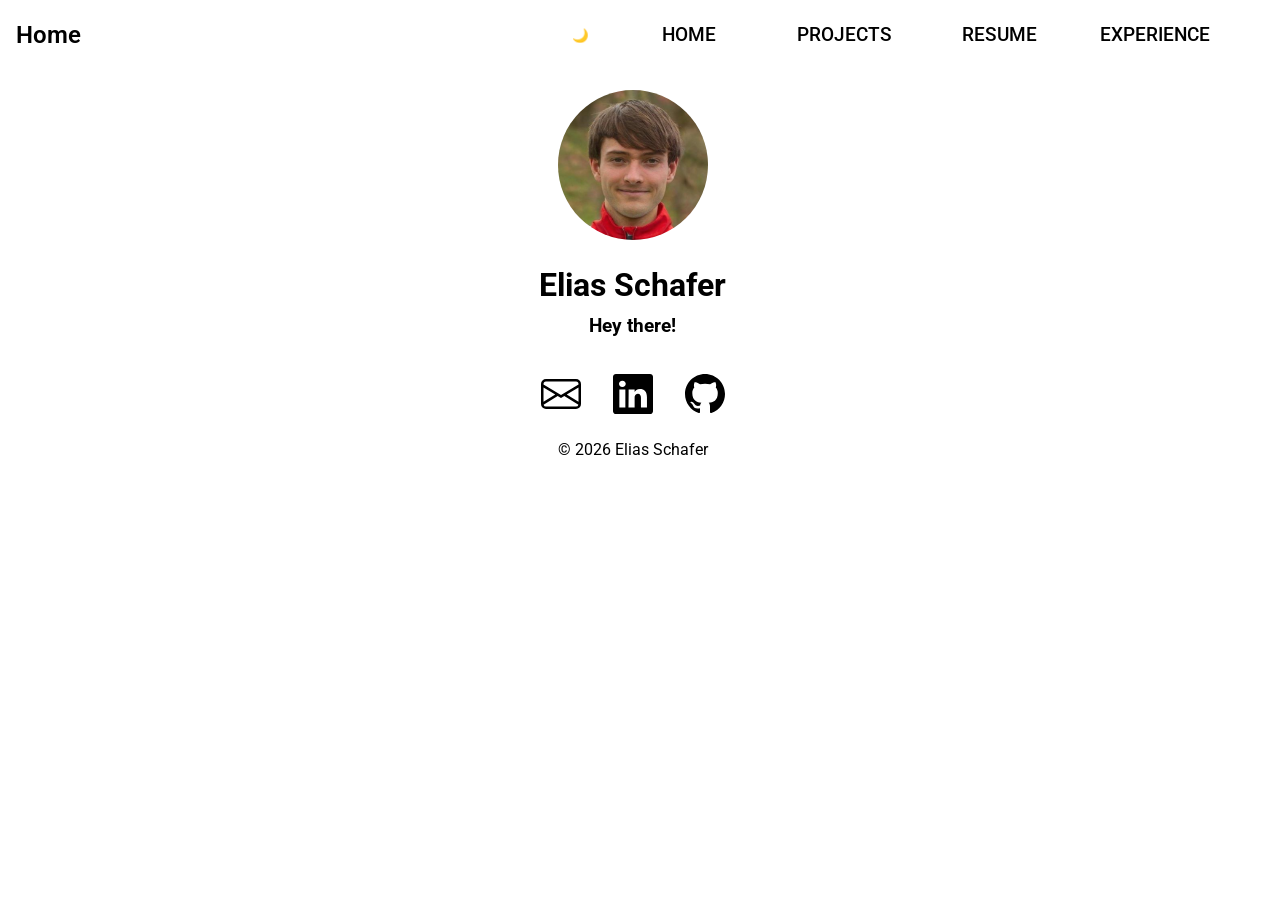
==== index.html @ 0b56fa54 "Initial commit: portfolio website – core content ready, projects page and design under construction" ====
<!doctype html>
<html lang="en">
<head>
    <meta charset="utf-8">
    <meta name="viewport" content="width=device-width, initial-scale=1">
    <title>Home</title>
    <!-- Load stylesheets -->
    <link rel="stylesheet" href="/styles/main.css">
    <!-- Load fonts -->
    <link rel="preconnect" href="https://fonts.googleapis.com">
    <link rel="preconnect" href="https://fonts.gstatic.com" crossorigin>
    <link href="https://fonts.googleapis.com/css2?family=Roboto:wght@300;400;500;700&display=swap" rel="stylesheet">
</head>

<body>
  <!-- Load header and sidebar -->
  <div class="header-container" data-include="header"></div>
  <div data-include="sidebar"></div>

  <main>
    <img class="profile-image" src="/assets/images/profile_picture.jpg">
    <h1 class="presentation">Elias Schafer</h1>
    <h3 class="presentation">Hey there!</h3>
  </main>

  <footer>    
    <div class="social-links">
        <!-- Mail -->
        <a href="mailto:elias.schafer@bluewin.ch" target="_blank" aria-label="Open E-Mail">
            <svg class="icon" aria-hidden="true" viewBox="0 0 16 16" xmlns="http://www.w3.org/2000/svg">
                <path d="M0 4a2 2 0 0 1 2-2h12a2 2 0 0 1 2 2v8a2 2 0 0 1-2 2H2a2 2 0 0 1-2-2zm2-1a1 1 0 0 0-1 1v.217l7 4.2 7-4.2V4a1 1 0 0 0-1-1zm13 2.383-4.708 2.825L15 11.105zm-.034 6.876-5.64-3.471L8 9.583l-1.326-.795-5.64 3.47A1 1 0 0 0 2 13h12a1 1 0 0 0 .966-.741M1 11.105l4.708-2.897L1 5.383z"/>
            </svg>
        </a>
        <!-- LinkedIn -->
        <a href="https://www.linkedin.com/in/elias-schafer-916762316" target="_blank" aria-label="Open LinkedIn Profile">
            <svg class="icon" aria-hidden="true" viewBox="0 0 16 16" xmlns="http://www.w3.org/2000/svg">
                <path d="M0 1.146C0 .513.526 0 1.175 0h13.65C15.474 0 16 .513 16 1.146v13.708c0 .633-.526 1.146-1.175 1.146H1.175C.526 16 0 15.487 0 14.854zm4.943 12.248V6.169H2.542v7.225zm-1.2-8.212c.837 0 1.358-.554 1.358-1.248-.015-.709-.52-1.248-1.342-1.248S2.4 3.226 2.4 3.934c0 .694.521 1.248 1.327 1.248zm4.908 8.212V9.359c0-.216.016-.432.08-.586.173-.431.568-.878 1.232-.878.869 0 1.216.662 1.216 1.634v3.865h2.401V9.25c0-2.22-1.184-3.252-2.764-3.252-1.274 0-1.845.7-2.165 1.193v.025h-.016l.016-.025V6.169h-2.4c.03.678 0 7.225 0 7.225z"/>
            </svg>
        </a>
        <!-- GitHub -->
        <a href="https://github.com/EliasSchafer1" target="_blank" aria-label="Open GitHub Profile">
            <svg class="icon" aria-hidden="true" viewBox="0 0 16 16" xmlns="http://www.w3.org/2000/svg">
                <path d="M8 0C3.58 0 0 3.58 0 8c0 3.54 2.29 6.53 5.47 7.59.4.07.55-.17.55-.38 0-.19-.01-.82-.01-1.49-2.01.37-2.53-.49-2.69-.94-.09-.23-.48-.94-.82-1.13-.28-.15-.68-.52-.01-.53.63-.01 1.08.58 1.23.82.72 1.21 1.87.87 2.33.66.07-.52.28-.87.51-1.07-1.78-.2-3.64-.89-3.64-3.95 0-.87.31-1.59.82-2.15-.08-.2-.36-1.02.08-2.12 0 0 .67-.21 2.2.82.64-.18 1.32-.27 2-.27s1.36.09 2 .27c1.53-1.04 2.2-.82 2.2-.82.44 1.1.16 1.92.08 2.12.51.56.82 1.27.82 2.15 0 3.07-1.87 3.75-3.65 3.95.29.25.54.73.54 1.48 0 1.07-.01 1.93-.01 2.2 0 .21.15.46.55.38A8.01 8.01 0 0 0 16 8c0-4.42-3.58-8-8-8"/>
            </svg>
        </a>
    </div>
    <p>&copy; 2026 Elias Schafer</p>
  </footer>

  <!-- Load scripts -->
  <script src="/scripts/theme.js" defer></script>
  <script src="/scripts/includes.js" defer></script>
  <script src="/scripts/navigation.js" defer></script>
</body>
</html>
---- styles/main.css ----
@import "root.css";
@import "theme.css";
@import "base.css";

@import "components/button.css";
@import "components/icon.css";
@import "components/image.css";

@import "layout/footer.css";
@import "layout/header.css";
@import "layout/sidebar.css";

@import "pages/experience.css";
@import "pages/home.css";
@import "pages/projects.css";
@import "pages/resume.css";
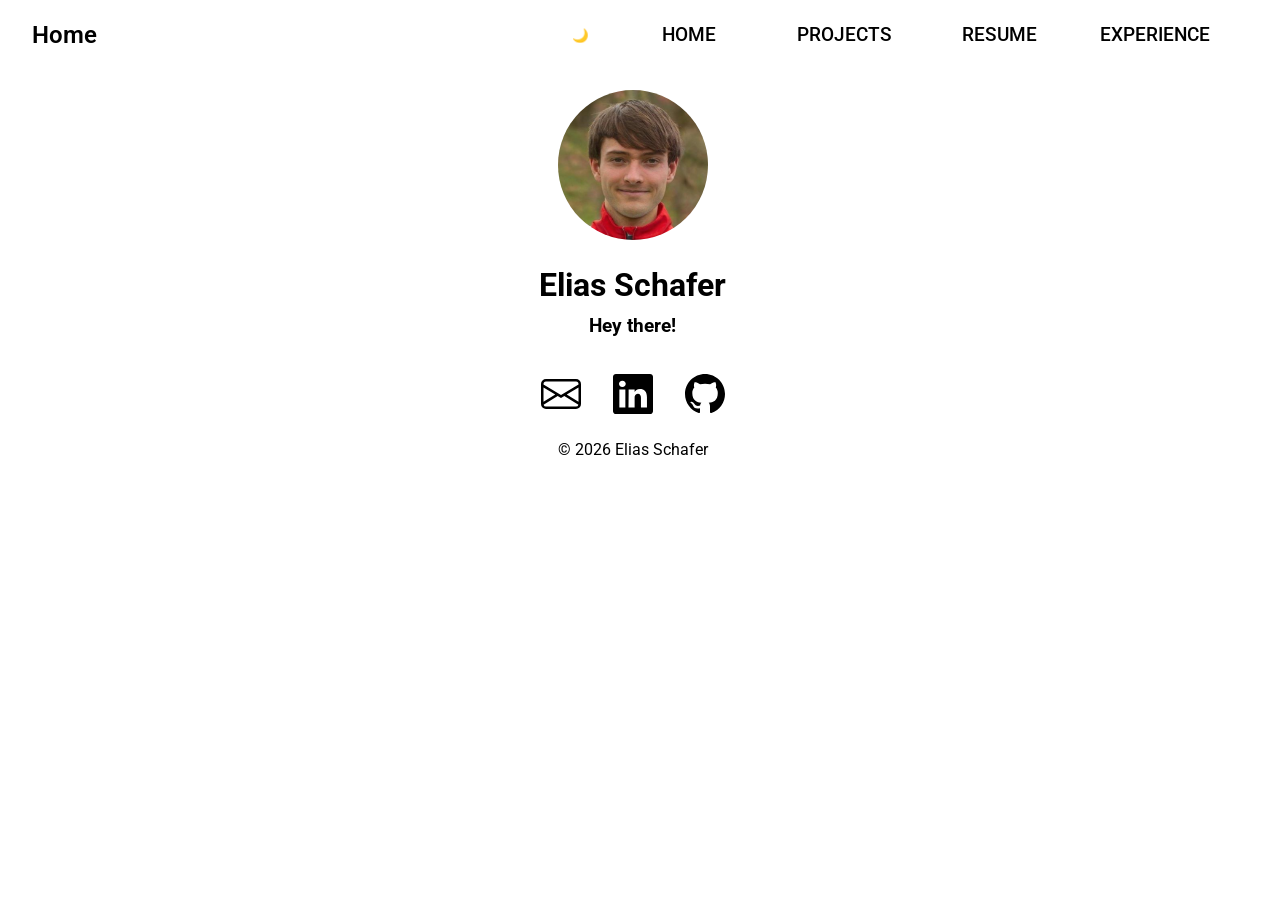
==== commit a268e40a: "Refactor CSS structure by removing main.css and loading files individually" ====
--- a/index.html
+++ b/index.html
@@ -4,8 +4,23 @@
     <meta charset="utf-8">
     <meta name="viewport" content="width=device-width, initial-scale=1">
     <title>Home</title>
-    <!-- Load stylesheets -->
-    <link rel="stylesheet" href="/styles/main.css">
+    <!-- Loading initial theme -->
+    <script>
+        const savedTheme = localStorage.getItem("theme");
+        const systemIsDark = window.matchMedia("(prefers-color-scheme: dark)").matches;
+        // Use saved theme if available, otherwise use system preference (default to light)
+        const effectiveTheme = savedTheme || (systemIsDark ? "dark" : "light");
+        document.documentElement.dataset.theme = effectiveTheme;
+    </script>
+    <!-- Global styles -->
+    <link rel="stylesheet" href="/styles/root.css">
+    <link rel="stylesheet" href="/styles/theme.css">
+    <link rel="stylesheet" href="/styles/base.css">
+    <link rel="stylesheet" href="/styles/layout/footer.css">
+    <link rel="stylesheet" href="/styles/layout/header.css">
+    <link rel="stylesheet" href="/styles/layout/sidebar.css">
+    <!-- Local styles -->
+    <link rel="stylesheet" href="/styles/pages/home.css">
     <!-- Load fonts -->
     <link rel="preconnect" href="https://fonts.googleapis.com">
     <link rel="preconnect" href="https://fonts.gstatic.com" crossorigin>
--- a/styles/root.css
+++ b/styles/root.css
@@ -0,0 +1,42 @@
+/* =========================================
+Base colors
+========================================= */
+:root {
+  /* Light theme colors */
+  --light-bg: white;
+  --light-fg: black;
+  --light-text: black;
+  --light-primary: orange;
+
+  /* Dark theme colors */
+  --dark-bg: black;
+  --dark-fg: white;
+  --dark-text: white;
+  --dark-primary: #4f46e5;
+}
+
+/* =========================================
+General styles
+========================================= */
+:root {
+  /* Default to light theme */
+  /* DON'T FORGET TO ADD ANY NEW VARIABLE IN theme.css! */
+  --color-bg: var(--light-bg);
+  --color-fg: var(--light-fg);
+  --color-text: var(--light-text);
+  --color-primary: var(--light-primary);
+
+  /* Text settings */
+  --font-size-nav: 1.2rem;
+
+  /* Transition settings */
+  --transition-speed: 0.3s;
+
+  /* Shadow settings */
+  --shadow: 10px 10px 5px color-mix(in srgb, var(--color-fg) 20%, transparent);
+
+  /* Border settings */
+  --border: 1px solid var(--border-color);
+  --border-color: color-mix(in srgb, var(--color-fg) 20%, transparent);
+  --border-radius: 8px;
+}
--- a/styles/theme.css
+++ b/styles/theme.css
@@ -0,0 +1,25 @@
+@media (prefers-color-scheme: dark) {
+  :root {
+    /* System preference override (Dark mode) */
+    --color-bg: var(--dark-bg);
+    --color-text: var(--dark-text);
+    --color-primary: var(--dark-primary);
+  }
+}
+
+[data-theme="light"] {
+  /* User selected light theme */
+  --color-bg: var(--light-bg);
+  --color-fg: var(--light-fg);
+  --color-text: var(--light-text);
+  --color-primary: var(--light-primary);
+}
+
+[data-theme="dark"] 
+{ 
+  /* User selected dark theme */
+  --color-bg: var(--dark-bg);
+  --color-fg: var(--dark-fg);
+  --color-text: var(--dark-text);
+  --color-primary: var(--dark-primary);
+}
--- a/styles/base.css
+++ b/styles/base.css
@@ -0,0 +1,50 @@
+html {
+  scrollbar-gutter: stable; /* Prevents layout shifts when scrollbar appears/disappears */
+}
+
+* {
+    box-sizing: border-box; /* Include padding in width calculation */
+    
+    /* Smooth transitions for theme changes */
+    transition: all var(--transition-speed) ease;
+}
+
+body{
+    background-color: var(--color-bg);
+
+    margin: 0;
+
+    /* Text settings */
+    font-family: Roboto, arial, sans-serif;
+    color: var(--color-text);
+    line-height: 1.6;
+}
+
+a{
+    text-decoration: none;
+    color: var(--color-primary);
+}
+
+h1, h2, h3, h4, h5, h6{
+    color: var(--color-text);
+}
+
+i{
+    color: var(--color-fg);
+}
+
+.icon{
+    width: 24px;
+    height: 24px;
+
+    display: inline-block; 
+    fill: var(--color-fg);
+    transition: fill 0.3s ease;
+}
+
+button{
+    cursor: pointer;
+    
+    border: none;
+    background: none;
+}
--- a/styles/layout/footer.css
+++ b/styles/layout/footer.css
@@ -0,0 +1,16 @@
+footer {
+    padding-top: 1rem;
+    text-align: center;
+}
+
+.social-links {
+    height: auto;
+    display: flex;
+    justify-content: center;
+    gap: 2rem;
+    margin-top: 1rem;
+}
+.social-links .icon {
+    width: 40px;
+    height: 40px;
+}
--- a/styles/layout/header.css
+++ b/styles/layout/header.css
@@ -0,0 +1,94 @@
+/* ----------- Header ------------ */
+.header-container {
+  position: sticky;
+  top: 0;
+  z-index: 1000;
+  background-color: var(--color-bg);
+}
+.site-header {
+  position: sticky;
+  top: 0;
+
+  padding: 0;
+  gap: 1rem;
+
+  display: flex;
+  flex-direction: row;
+  align-items: center;
+}
+
+/* Left section with menu button */
+.site-header .header-left-section {
+  display: none;
+}
+.menu-button{
+  display: flex;
+  align-items: center;
+  justify-content: center;
+
+  padding-left: 1rem;
+  background: none;
+  border: none;
+  cursor: pointer;
+
+  color: inherit;
+}
+
+/* Middle section with page title is flexible */
+.site-header .header-middle-section {
+  flex: 1;
+  padding: 1rem;
+  margin-left: 1rem;
+  font-size: 1.5rem;
+  font-weight: 600;
+}
+/* Right section with navigation links */
+.site-header .header-right-section {
+  width: 700px;
+
+  display: flex;
+  align-items: center;
+  gap: 1rem;
+}
+.main-nav {
+  flex: 1;
+  padding-right: 2rem;
+  display: flex;
+  align-items: center;
+  justify-content: space-between;
+}
+.main-nav a {
+  flex:1;
+
+  padding: 1rem 0;
+
+  font-size: var(--font-size-nav);
+  font-weight: 500;
+  text-align: center;
+  color: var(--color-text)
+} 
+.main-nav a:hover {
+  background-color: color-mix(in srgb, var(--color-fg) 10%, transparent); /* Slight highlight on hover */
+}
+#theme-toggle{
+  cursor: pointer;
+
+  width: 30px;
+  height: 30px;
+}
+#theme-toggle>i{
+  font-size: 20px;
+}
+#theme-toggle::before {
+  content: "🌙";
+}
+[data-theme="dark"] #theme-toggle::before {
+  content: "☀️";
+}
+
+/* Mobile or small screens */
+@media (max-width: 900px) {
+  .site-header .header-middle-section {
+    margin-left: 0rem;
+  }
+}
--- a/styles/layout/sidebar.css
+++ b/styles/layout/sidebar.css
@@ -0,0 +1,86 @@
+/* ----------- Sidebar ------------ */
+/* #region Sidebar */
+.sidebar {
+  background-color: var(--color-primary);
+  color: var(--color-text);
+
+  position: fixed;
+  top: 0;
+  left: 0;
+
+  display: flex;
+  flex-direction: column;
+
+  width: 150px;
+  height: 100vh;
+
+  transform: translateX(-100%);
+
+  z-index: 3000;
+}
+/* Open sidebar when clicking on menu button */
+.sidebar.open {
+  transform: translateX(0);
+}
+/* Navigation links in sidebar */
+.sidebar-nav {
+  flex: 1;
+
+  display: flex;
+  flex-direction: column;
+  justify-content: space-between;
+}
+.sidebar-nav a {
+  flex: 1;
+
+  display: flex;
+  justify-content: center;
+  align-items: center;
+
+  font-size: var(--font-size-nav);
+  font-weight: 500;
+  text-decoration: none;
+  color: var(--color-text);
+}
+.sidebar-nav a:hover {
+  background-color: rgba(0, 0, 0, 0.1);
+}
+/* Overlay to cover content when sidebar is open */
+.overlay {
+  position: fixed;
+  inset: 0;
+  background: var(--color-primary);
+  opacity: 0;
+  
+  pointer-events: none;
+  
+  z-index: 2000;
+}
+.overlay.show {
+  opacity: 0.4;
+  pointer-events: auto;
+}
+/* #endregion */
+
+/* Mobile or small screens */
+@media (max-width: 900px) {
+  .site-header .main-nav {
+    display: none;
+  }
+  .site-header .header-right-section {
+    width: auto;
+    padding-right: 1rem;
+  }
+
+  .site-header .header-left-section {
+    display: block;
+  }
+}
+
+/* Desktop */
+@media (min-width: 901px) {
+  .sidebar,
+  .overlay {
+    display: none;
+  }
+}
--- a/styles/pages/home.css
+++ b/styles/pages/home.css
@@ -0,0 +1,15 @@
+.profile-image {
+    width: 150px;
+    height: 150px;
+    border: none;
+    border-radius: 50%;
+    object-fit: cover;
+    margin: 20px auto;
+    display: block;
+}
+
+.presentation{
+    text-align: center;
+    padding: 0;
+    margin: 0
+}
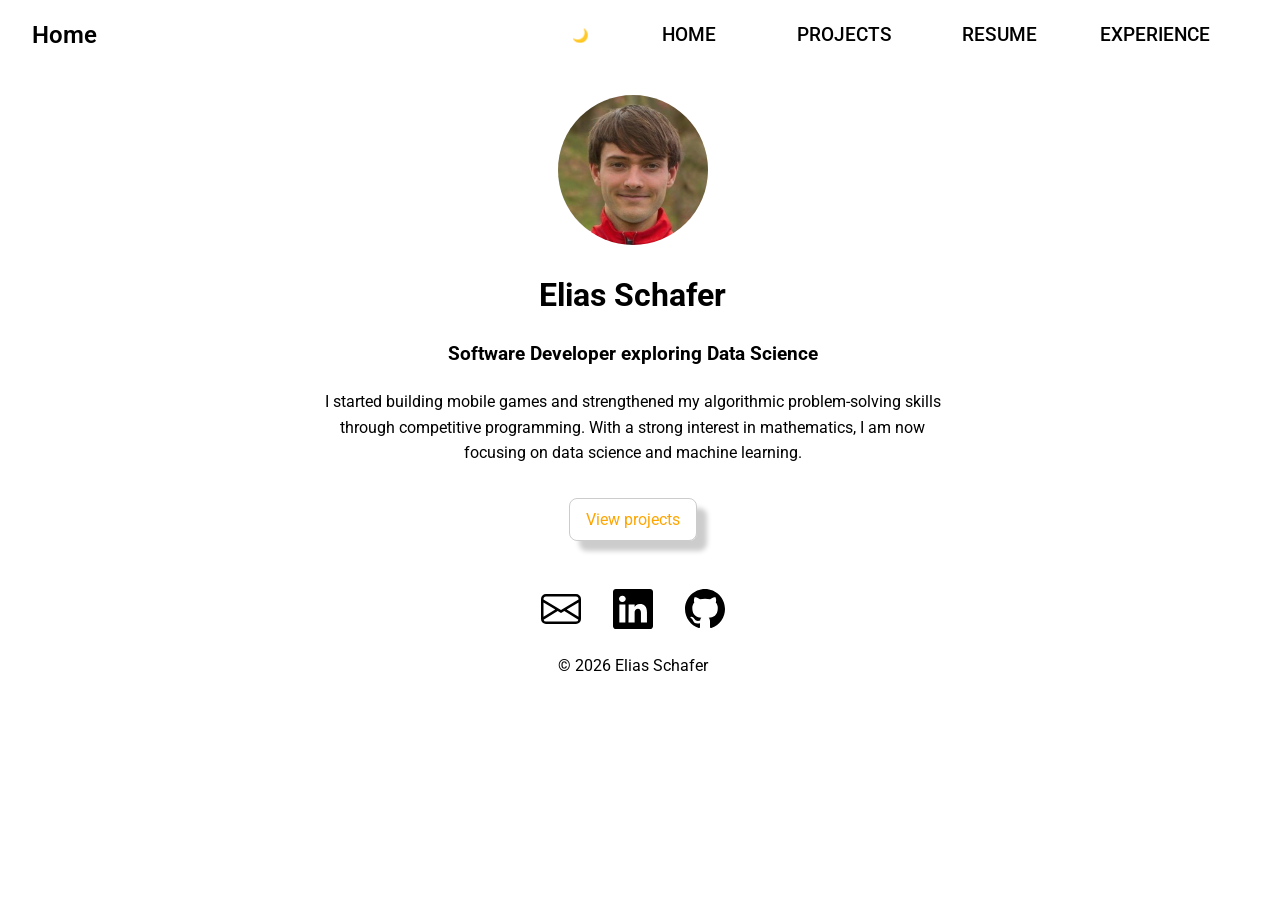
==== commit f8dc7b1e: "feat(homepage): Add short about section" ====
--- a/index.html
+++ b/index.html
@@ -34,8 +34,15 @@
 
   <main>
     <img class="profile-image" src="/assets/images/profile_picture.jpg">
-    <h1 class="presentation">Elias Schafer</h1>
-    <h3 class="presentation">Hey there!</h3>
+    <div class="presentation">
+        <h1 class="presentation">Elias Schafer</h1>
+        <h3>Software Developer exploring Data Science</h3>
+        <p class="presentation">
+            I started building mobile games and strengthened my algorithmic problem-solving skills through competitive programming.
+            With a strong interest in mathematics, I am now focusing on data science and machine learning.
+        </p>
+        <a class="framed-link" href="/pages/projects-overview.html">View projects</a>
+    </div>
   </main>
 
   <footer>    
--- a/styles/base.css
+++ b/styles/base.css
@@ -47,4 +47,19 @@
     
     border: none;
     background: none;
+}
+
+.framed-link{
+  color: var(--color-primary);
+  border: var(--border);
+  border-radius: var(--border-radius);
+  box-shadow: var(--shadow);
+
+  display: block;
+  width: fit-content;
+  margin: 1rem auto;
+  padding: 0.5rem 1rem;
+}
+.framed-link:hover{
+  transform: translateY(-6px);
 }
--- a/styles/pages/home.css
+++ b/styles/pages/home.css
@@ -4,12 +4,17 @@
     border: none;
     border-radius: 50%;
     object-fit: cover;
-    margin: 20px auto;
+    margin: 25px auto;
     display: block;
 }
 
 .presentation{
     text-align: center;
-    padding: 0;
-    margin: 0
+    max-width: 750px;
+    margin: 1rem auto;
+    padding: 0 2rem;
+}
+.presentation p{
+    display: inline-block;
+    margin-top: 0rem;
 }
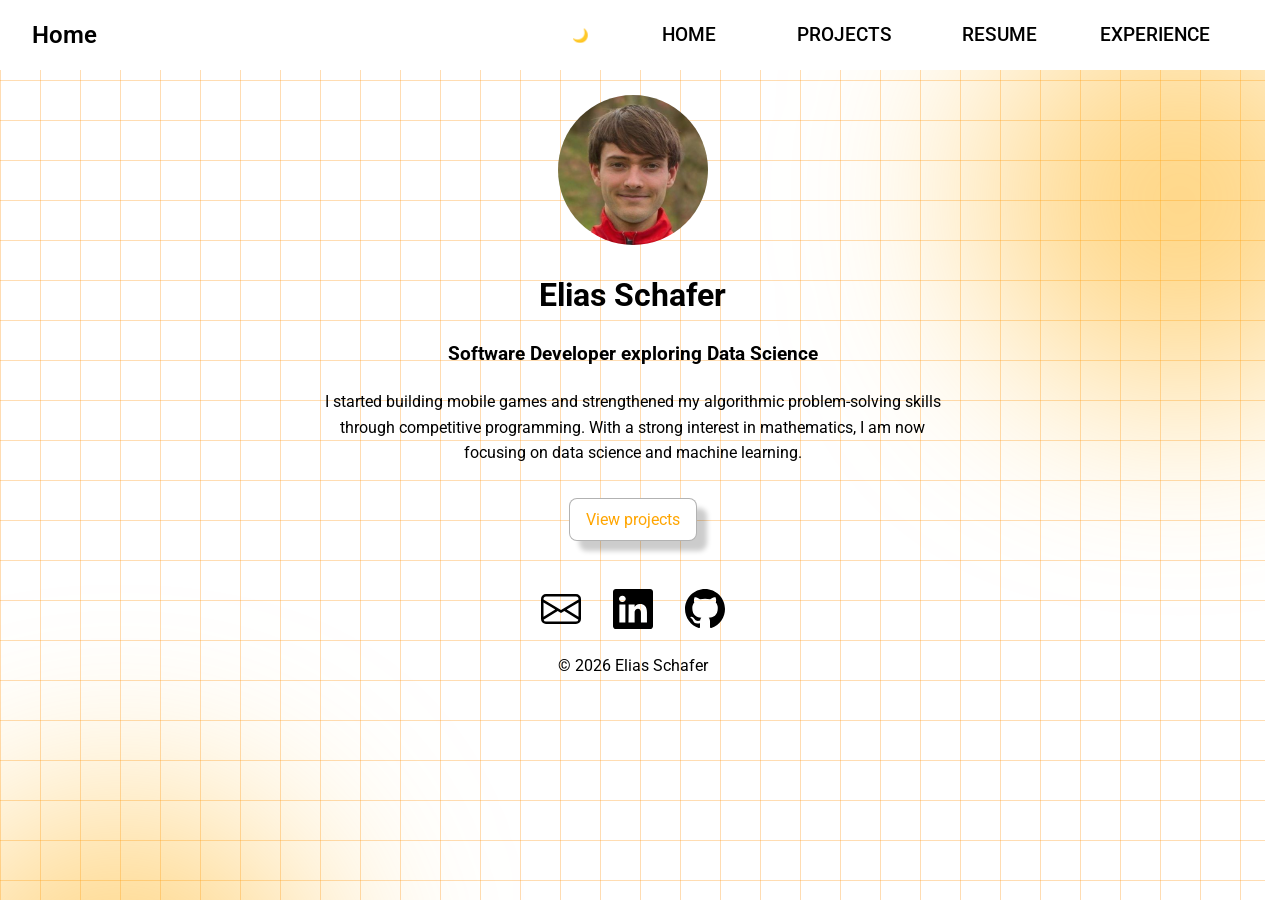
==== commit b33b0d7d: "feat: Add animated background and design improvements" ====
--- a/index.html
+++ b/index.html
@@ -16,6 +16,7 @@
     <link rel="stylesheet" href="/styles/root.css">
     <link rel="stylesheet" href="/styles/theme.css">
     <link rel="stylesheet" href="/styles/base.css">
+    <link rel="stylesheet" href="/styles/layout/background.css">
     <link rel="stylesheet" href="/styles/layout/footer.css">
     <link rel="stylesheet" href="/styles/layout/header.css">
     <link rel="stylesheet" href="/styles/layout/sidebar.css">
@@ -28,6 +29,8 @@
 </head>
 
 <body>
+  <!-- Load background -->
+  <div data-include="background"></div>
   <!-- Load header and sidebar -->
   <div class="header-container" data-include="header"></div>
   <div data-include="sidebar"></div>
@@ -73,5 +76,6 @@
   <script src="/scripts/theme.js" defer></script>
   <script src="/scripts/includes.js" defer></script>
   <script src="/scripts/navigation.js" defer></script>
+  <script src="/scripts/background.js" defer></script>
 </body>
 </html>
--- a/styles/root.css
+++ b/styles/root.css
@@ -5,13 +5,15 @@
   /* Light theme colors */
   --light-bg: white;
   --light-fg: black;
+  --light-title: black;
   --light-text: black;
   --light-primary: orange;
 
   /* Dark theme colors */
   --dark-bg: black;
   --dark-fg: white;
-  --dark-text: white;
+  --dark-title: white;
+  --dark-text: rgba(255,255,255,0.87);
   --dark-primary: #4f46e5;
 }
 
@@ -37,6 +39,6 @@
 
   /* Border settings */
   --border: 1px solid var(--border-color);
-  --border-color: color-mix(in srgb, var(--color-fg) 20%, transparent);
+  --border-color: color-mix(in srgb, var(--color-fg) 30%, transparent);
   --border-radius: 8px;
 }
--- a/styles/theme.css
+++ b/styles/theme.css
@@ -2,6 +2,7 @@
   :root {
     /* System preference override (Dark mode) */
     --color-bg: var(--dark-bg);
+    --color-title: var(--dark-title);
     --color-text: var(--dark-text);
     --color-primary: var(--dark-primary);
   }
@@ -11,6 +12,7 @@
   /* User selected light theme */
   --color-bg: var(--light-bg);
   --color-fg: var(--light-fg);
+  --color-title: var(--light-title);
   --color-text: var(--light-text);
   --color-primary: var(--light-primary);
 }
@@ -20,6 +22,7 @@
   /* User selected dark theme */
   --color-bg: var(--dark-bg);
   --color-fg: var(--dark-fg);
+  --color-title: var(--dark-title);
   --color-text: var(--dark-text);
   --color-primary: var(--dark-primary);
 }
--- a/styles/base.css
+++ b/styles/base.css
@@ -15,17 +15,21 @@
     margin: 0;
 
     /* Text settings */
+    color: var(--color-title);
     font-family: Roboto, arial, sans-serif;
-    color: var(--color-text);
     line-height: 1.6;
 }
 
 a{
     text-decoration: none;
     color: var(--color-primary);
+    background-color: var(--color-bg);
 }
 
 h1, h2, h3, h4, h5, h6{
+    color: var(--color-title);
+}
+p{
     color: var(--color-text);
 }
 
--- a/styles/layout/background.css
+++ b/styles/layout/background.css
@@ -0,0 +1,70 @@
+/* Wrapper */
+.bg-wrapper {
+  position: fixed;
+  inset: 0;
+  z-index: -1;
+  overflow: hidden;
+  background: var(--color-bg);
+}
+
+/* Grid in background */
+.bg-grid {
+  position: absolute;
+  inset: 0;
+  background-size: 40px 40px;
+}
+
+/* Moving Orbs */
+.bg-orb {
+  position: absolute;
+  border-radius: 50%;
+  filter: blur(100px); 
+  animation: float 9s ease-in-out infinite;
+  animation-delay: 0s;
+  pointer-events: none;
+}
+/* One Orb bottom left, one top right */
+.bg-orb-1 {
+  width: 400px;
+  height: 400px;
+  top: 0px;
+  right: -100px;
+}
+.bg-orb-2 {
+  width: 400px;
+  height: 400px;
+  bottom: -300px;
+  left: -80px;
+}
+
+/* Light mode */
+.bg-grid-light {
+  background-image:
+    linear-gradient(to right, rgba(255,140,0,.3) 1px, transparent 1px),
+    linear-gradient(to bottom, rgba(255,140,0,.3) 1px, transparent 1px);
+  opacity: 1;
+  transition: opacity calc(var(--transition-speed) * 2) ease;
+}
+.bg-orb { background: rgba(255, 170, 0, 0.5); }
+
+/* Dark mode */
+.bg-grid-dark {
+  background-image:
+    linear-gradient(to right, rgba(79,70,229,.6) 1px, transparent 1px),
+    linear-gradient(to bottom, rgba(79,70,229,.6) 1px, transparent 1px);
+  opacity: 0;
+  transition: opacity calc(var(--transition-speed) * 2) ease;
+}
+[data-theme="dark"] .bg-grid-light { opacity: 0; }
+[data-theme="dark"] .bg-grid-dark  { opacity: 1; }
+[data-theme="dark"] 
+.bg-orb { 
+  background: rgba(79,70,229,.6); 
+  filter: blur(90px); /* Reduce blur to make it look similar as in light mode */
+}
+
+/* Big orbs move slowly */
+@keyframes float {
+  0%, 100% { transform: translateY(0px)}
+  50%       { transform: translateY(-200px)}
+}
--- a/styles/layout/footer.css
+++ b/styles/layout/footer.css
@@ -1,5 +1,6 @@
 footer {
     padding-top: 1rem;
+    padding-bottom: 1rem;
     text-align: center;
 }
 
@@ -10,6 +11,9 @@
     gap: 2rem;
     margin-top: 1rem;
 }
+.social-links a{
+    background-color: transparent;
+}
 .social-links .icon {
     width: 40px;
     height: 40px;
--- a/styles/layout/header.css
+++ b/styles/layout/header.css
@@ -65,7 +65,7 @@
   font-size: var(--font-size-nav);
   font-weight: 500;
   text-align: center;
-  color: var(--color-text)
+  color: var(--color-title)
 } 
 .main-nav a:hover {
   background-color: color-mix(in srgb, var(--color-fg) 10%, transparent); /* Slight highlight on hover */
--- a/styles/layout/sidebar.css
+++ b/styles/layout/sidebar.css
@@ -2,7 +2,7 @@
 /* #region Sidebar */
 .sidebar {
   background-color: var(--color-primary);
-  color: var(--color-text);
+  color: var(--color-title);
 
   position: fixed;
   top: 0;
@@ -40,16 +40,15 @@
   font-size: var(--font-size-nav);
   font-weight: 500;
   text-decoration: none;
-  color: var(--color-text);
+  color: var(--color-title);
 }
 .sidebar-nav a:hover {
-  background-color: rgba(0, 0, 0, 0.1);
+  background: color-mix(in srgb, var(--color-primary) 50%, var(--color-bg));
 }
 /* Overlay to cover content when sidebar is open */
 .overlay {
   position: fixed;
   inset: 0;
-  background: var(--color-primary);
   opacity: 0;
   
   pointer-events: none;
@@ -57,7 +56,6 @@
   z-index: 2000;
 }
 .overlay.show {
-  opacity: 0.4;
   pointer-events: auto;
 }
 /* #endregion */
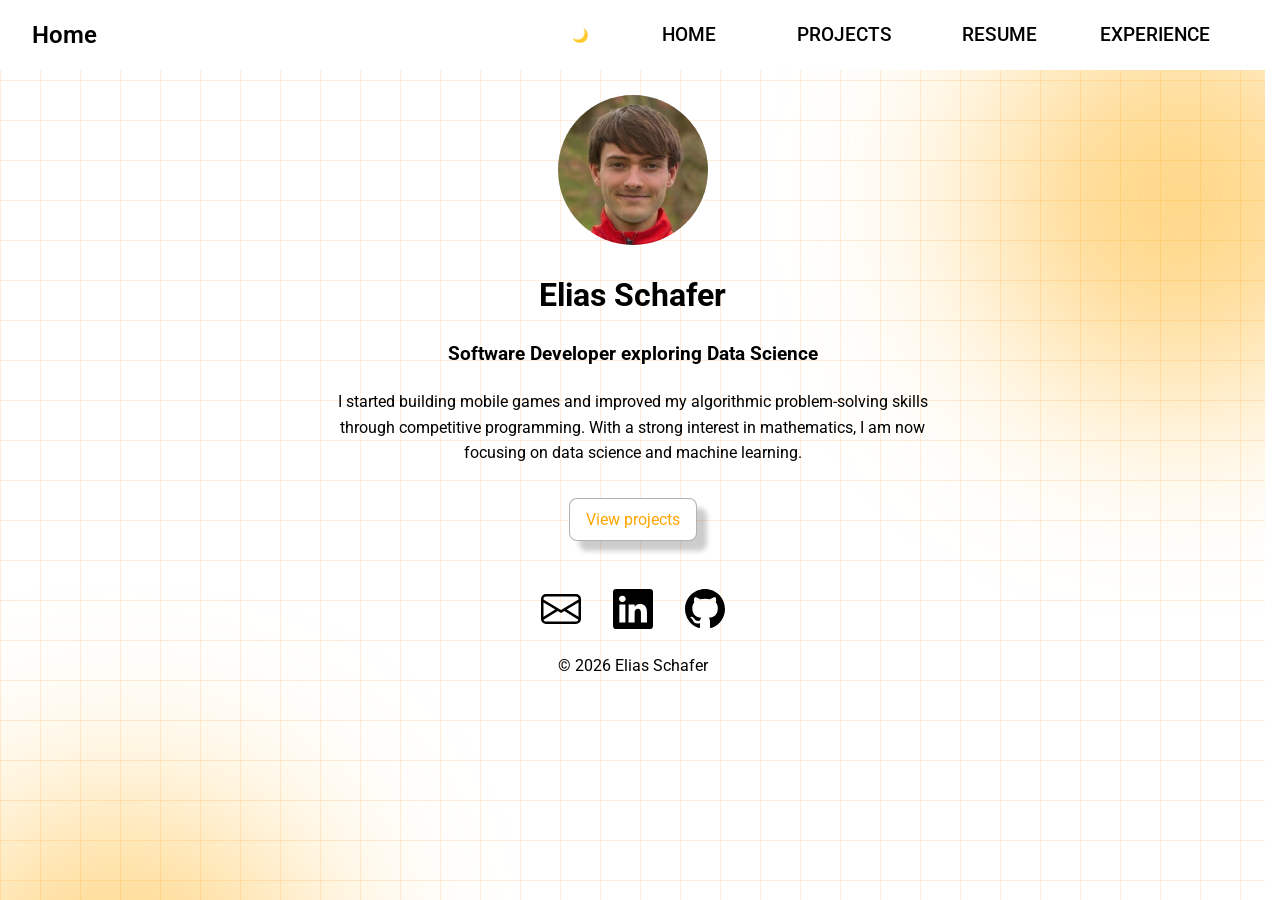
==== commit dde802b3: "feature: add project page SBB Train Dashboard" ====
--- a/index.html
+++ b/index.html
@@ -41,7 +41,7 @@
         <h1 class="presentation">Elias Schafer</h1>
         <h3>Software Developer exploring Data Science</h3>
         <p class="presentation">
-            I started building mobile games and strengthened my algorithmic problem-solving skills through competitive programming.
+            I started building mobile games and improved my algorithmic problem-solving skills through competitive programming.
             With a strong interest in mathematics, I am now focusing on data science and machine learning.
         </p>
         <a class="framed-link" href="/pages/projects-overview.html">View projects</a>
--- a/styles/base.css
+++ b/styles/base.css
@@ -4,8 +4,9 @@
 
 * {
     box-sizing: border-box; /* Include padding in width calculation */
-    
-    /* Smooth transitions for theme changes */
+    -webkit-tap-highlight-color: color-mix(in srgb, var(--color-primary) 50%, var(--color-bg));
+
+    /* Smooth transitions */
     transition: all var(--transition-speed) ease;
 }
 
--- a/styles/layout/background.css
+++ b/styles/layout/background.css
@@ -40,8 +40,8 @@
 /* Light mode */
 .bg-grid-light {
   background-image:
-    linear-gradient(to right, rgba(255,140,0,.3) 1px, transparent 1px),
-    linear-gradient(to bottom, rgba(255,140,0,.3) 1px, transparent 1px);
+    linear-gradient(to right, rgba(255,140,0,.15) 1px, transparent 1px),
+    linear-gradient(to bottom, rgba(255,140,0,.15) 1px, transparent 1px);
   opacity: 1;
   transition: opacity calc(var(--transition-speed) * 2) ease;
 }
--- a/styles/layout/header.css
+++ b/styles/layout/header.css
@@ -75,6 +75,8 @@
 
   width: 30px;
   height: 30px;
+
+  -webkit-tap-highlight-color: transparent;
 }
 #theme-toggle>i{
   font-size: 20px;
--- a/styles/pages/home.css
+++ b/styles/pages/home.css
@@ -17,4 +17,14 @@
 .presentation p{
     display: inline-block;
     margin-top: 0rem;
+}
+
+/* For small screens */
+@media (max-width: 600px) {
+  .presentation{
+    padding: 0 1rem;
+  }
+  .presentation p{
+    padding: 0;
+  }
 }
